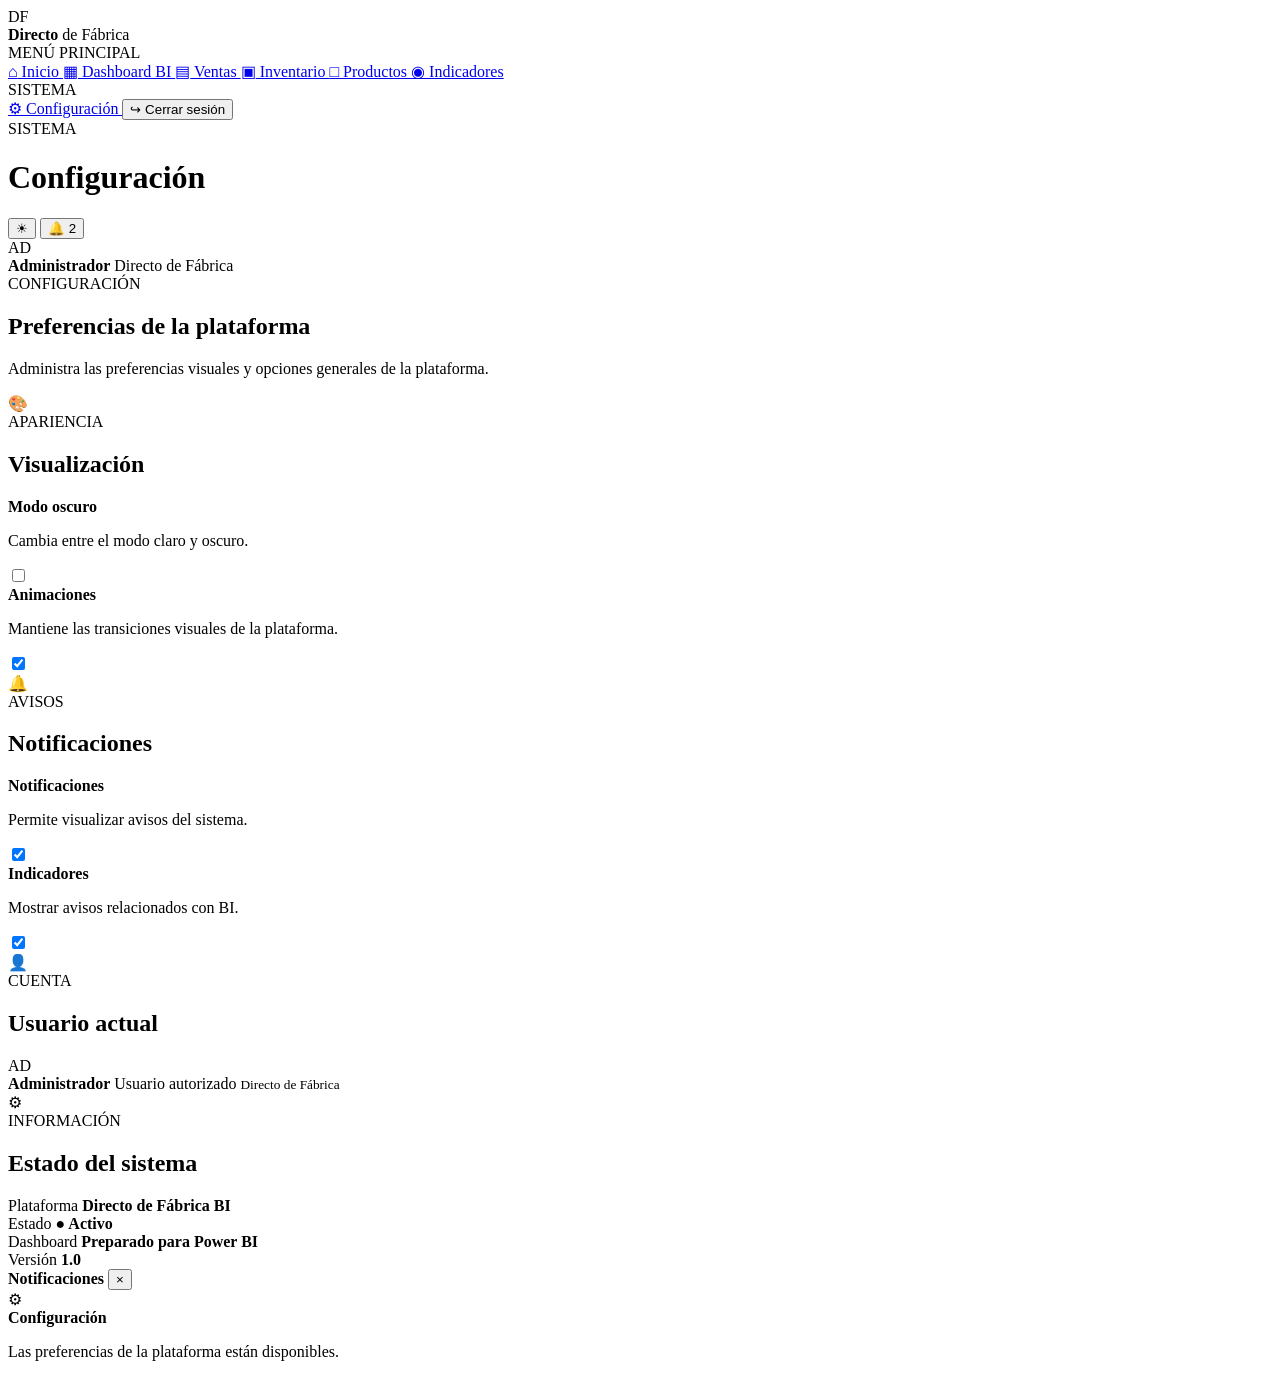
==== configuracion.html @ a41367ff "Add files via upload" ====
<!DOCTYPE html>
<html lang="es">
<head>

    <meta charset="UTF-8">
    <meta name="viewport" content="width=device-width, initial-scale=1.0">

    <title>Configuración | Directo de Fábrica</title>

    <link rel="stylesheet" href="css/style.css">

</head>

<body>

<div class="app-layout">

    <aside class="sidebar">

        <div class="brand">

            <div class="brand-logo">DF</div>

            <div>
                <strong>Directo</strong>
                <span>de Fábrica</span>
            </div>

        </div>

        <div class="menu-title">MENÚ PRINCIPAL</div>

        <nav class="sidebar-menu">

            <a href="index.html" class="menu-item">
                <span class="menu-icon">⌂</span>
                Inicio
            </a>

            <a href="dashboard.html" class="menu-item">
                <span class="menu-icon">▦</span>
                Dashboard BI
            </a>

            <a href="ventas.html" class="menu-item">
                <span class="menu-icon">▤</span>
                Ventas
            </a>

            <a href="inventario.html" class="menu-item">
                <span class="menu-icon">▣</span>
                Inventario
            </a>

            <a href="productos.html" class="menu-item">
                <span class="menu-icon">□</span>
                Productos
            </a>

            <a href="indicadores.html" class="menu-item">
                <span class="menu-icon">◉</span>
                Indicadores
            </a>

        </nav>

        <div class="menu-title system-title">SISTEMA</div>

        <nav class="sidebar-menu">

            <a href="configuracion.html" class="menu-item active">
                <span class="menu-icon">⚙</span>
                Configuración
            </a>

            <button class="menu-item logout-button" onclick="cerrarSesion()">
                <span class="menu-icon">↪</span>
                Cerrar sesión
            </button>

        </nav>

    </aside>


    <main class="main-content">

        <header class="topbar">

            <div>

                <span class="section-label">
                    SISTEMA
                </span>

                <h1>Configuración</h1>

            </div>


            <div class="topbar-actions">

                <button
                    class="top-action theme-button"
                    onclick="alternarTema()"
                >
                    <span id="themeIcon">☀</span>
                </button>


                <button
                    class="top-action notification-button"
                    onclick="mostrarNotificaciones()"
                >
                    🔔

                    <span class="notification-badge">
                        2
                    </span>
                </button>


                <div class="topbar-divider"></div>


                <div class="user-profile">

                    <div class="user-avatar">
                        AD
                    </div>

                    <div class="user-data">
                        <strong>Administrador</strong>
                        <span>Directo de Fábrica</span>
                    </div>

                </div>

            </div>

        </header>


        <section class="page-content">

            <div class="page-intro">

                <span class="section-label">
                    CONFIGURACIÓN
                </span>

                <h2>Preferencias de la plataforma</h2>

                <p>
                    Administra las preferencias visuales y opciones
                    generales de la plataforma.
                </p>

            </div>


            <div class="settings-grid">


                <!-- APARIENCIA -->

                <div class="settings-card">

                    <div class="settings-card-header">

                        <div class="settings-main-icon">
                            🎨
                        </div>

                        <div>

                            <span class="section-label">
                                APARIENCIA
                            </span>

                            <h2>Visualización</h2>

                        </div>

                    </div>


                    <div class="setting-row">

                        <div>

                            <strong>Modo oscuro</strong>

                            <p>
                                Cambia entre el modo claro y oscuro.
                            </p>

                        </div>


                        <label class="switch">

                            <input
                                type="checkbox"
                                id="darkModeSwitch"
                                onchange="cambiarTemaDesdeConfiguracion()"
                            >

                            <span class="slider"></span>

                        </label>

                    </div>


                    <div class="setting-row">

                        <div>

                            <strong>Animaciones</strong>

                            <p>
                                Mantiene las transiciones visuales
                                de la plataforma.
                            </p>

                        </div>


                        <label class="switch">

                            <input
                                type="checkbox"
                                id="animationsSwitch"
                                checked
                            >

                            <span class="slider"></span>

                        </label>

                    </div>

                </div>


                <!-- NOTIFICACIONES -->

                <div class="settings-card">

                    <div class="settings-card-header">

                        <div class="settings-main-icon">
                            🔔
                        </div>

                        <div>

                            <span class="section-label">
                                AVISOS
                            </span>

                            <h2>Notificaciones</h2>

                        </div>

                    </div>


                    <div class="setting-row">

                        <div>

                            <strong>Notificaciones</strong>

                            <p>
                                Permite visualizar avisos del sistema.
                            </p>

                        </div>


                        <label class="switch">

                            <input
                                type="checkbox"
                                id="notificationsSwitch"
                                checked
                                onchange="guardarPreferencias()"
                            >

                            <span class="slider"></span>

                        </label>

                    </div>


                    <div class="setting-row">

                        <div>

                            <strong>Indicadores</strong>

                            <p>
                                Mostrar avisos relacionados con BI.
                            </p>

                        </div>


                        <label class="switch">

                            <input
                                type="checkbox"
                                id="indicatorNotifications"
                                checked
                            >

                            <span class="slider"></span>

                        </label>

                    </div>

                </div>


                <!-- CUENTA -->

                <div class="settings-card">

                    <div class="settings-card-header">

                        <div class="settings-main-icon">
                            👤
                        </div>

                        <div>

                            <span class="section-label">
                                CUENTA
                            </span>

                            <h2>Usuario actual</h2>

                        </div>

                    </div>


                    <div class="account-box">

                        <div class="user-avatar large-avatar">
                            AD
                        </div>

                        <div>

                            <strong>Administrador</strong>

                            <span>
                                Usuario autorizado
                            </span>

                            <small>
                                Directo de Fábrica
                            </small>

                        </div>

                    </div>

                </div>


                <!-- SISTEMA -->

                <div class="settings-card">

                    <div class="settings-card-header">

                        <div class="settings-main-icon">
                            ⚙
                        </div>

                        <div>

                            <span class="section-label">
                                INFORMACIÓN
                            </span>

                            <h2>Estado del sistema</h2>

                        </div>

                    </div>


                    <div class="system-information">

                        <div>
                            <span>Plataforma</span>
                            <strong>Directo de Fábrica BI</strong>
                        </div>

                        <div>
                            <span>Estado</span>
                            <strong class="status-online">
                                ● Activo
                            </strong>
                        </div>

                        <div>
                            <span>Dashboard</span>
                            <strong>
                                Preparado para Power BI
                            </strong>
                        </div>

                        <div>
                            <span>Versión</span>
                            <strong>
                                1.0
                            </strong>
                        </div>

                    </div>

                </div>

            </div>

        </section>

    </main>

</div>


<div id="notificationPanel" class="notification-panel">

    <div class="notification-header">

        <strong>Notificaciones</strong>

        <button onclick="cerrarNotificaciones()">
            ×
        </button>

    </div>


    <div class="notification-item">

        <span>⚙</span>

        <div>

            <strong>Configuración</strong>

            <p>
                Las preferencias de la plataforma están disponibles.
            </p>

        </div>

    </div>

</div>


<script src="js/datos.js"></script>
<script src="js/app.js"></script>

</body>
</html>
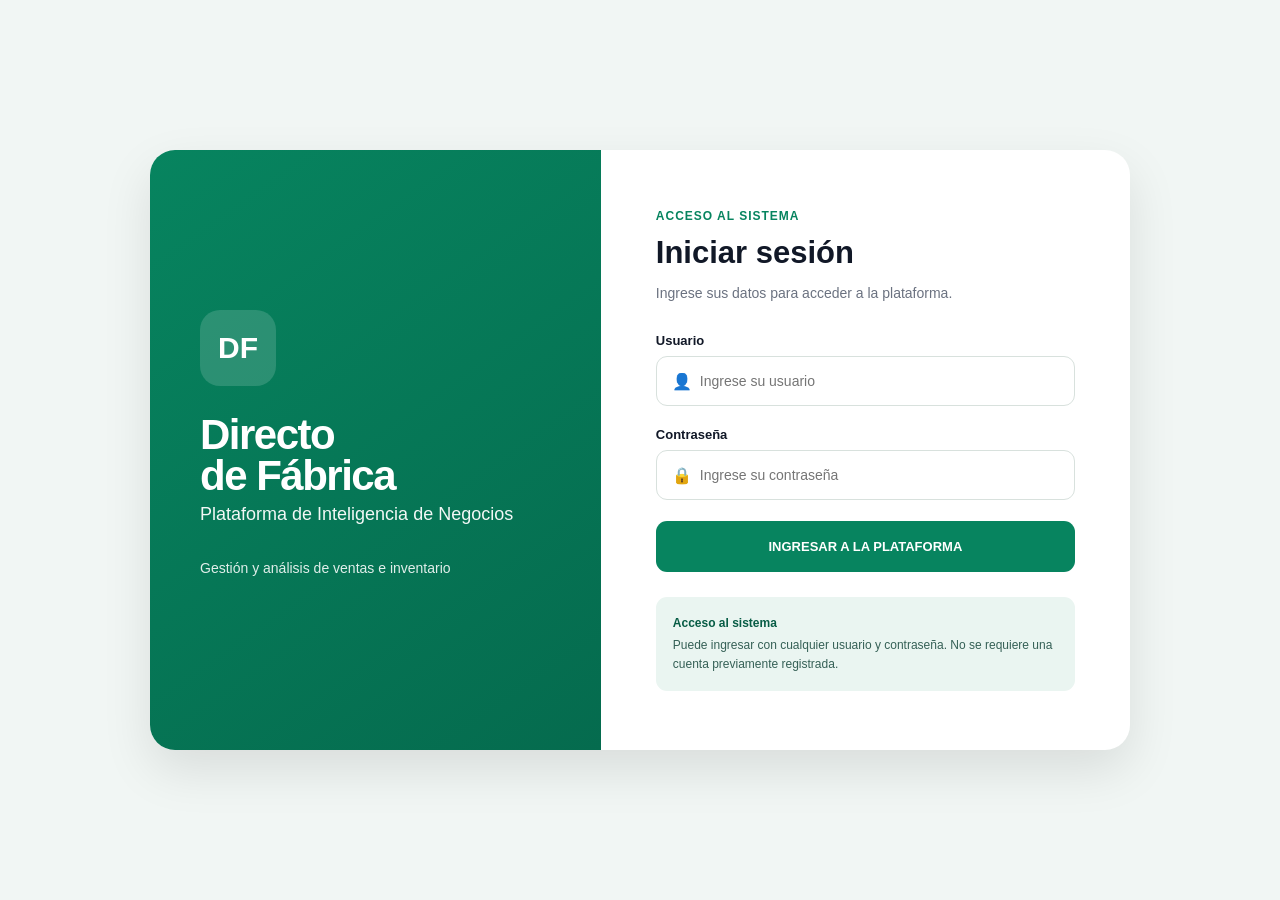
==== commit b03a45ad: "Update configuracion.html" ====
--- a/configuracion.html
+++ b/configuracion.html
@@ -7,7 +7,7 @@
 
     <title>Configuración | Directo de Fábrica</title>
 
-    <link rel="stylesheet" href="css/style.css">
+    <link rel="stylesheet" href="estilo.css">
 
 </head>
 
@@ -470,8 +470,8 @@
 </div>
 
 
-<script src="js/datos.js"></script>
-<script src="js/app.js"></script>
+<script src="datos.js"></script>
+<script src="app.js"></script>
 
 </body>
-</html>+</html>
